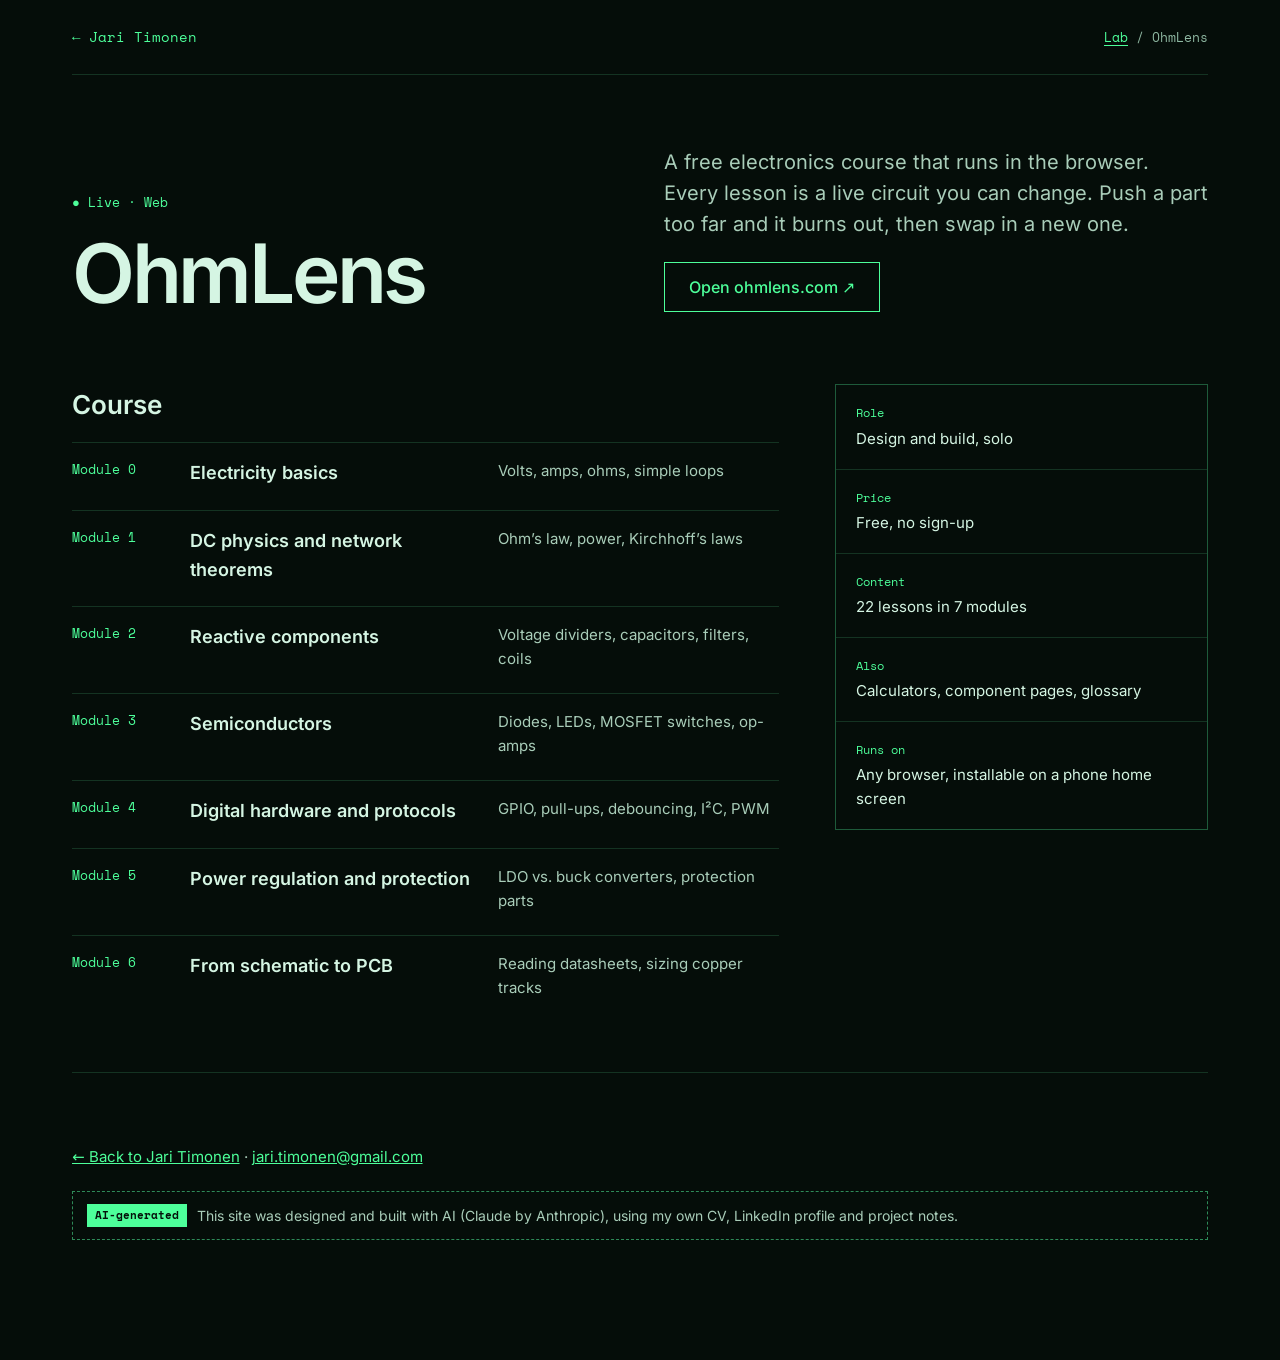
==== lab/ohmlens/index.html @ 080a99ec "Redesign homepage with the Radar layout, SEO and speed work - New static homepage (no framework, no " ====
<!doctype html>
<html lang="en">
<head>
<meta charset="utf-8">
<meta name="viewport" content="width=device-width, initial-scale=1">
<title>OhmLens: free electronics course · Jari Timonen</title>
<meta name="description" content="OhmLens is a free electronics course by Jari Timonen: 22 browser lessons with live circuit simulations, from Ohm's law to op-amps and PCB design.">
<link rel="canonical" href="https://jaritimonen.com/lab/ohmlens/">
<meta name="author" content="Jari Timonen">
<meta name="robots" content="index, follow, max-image-preview:large">
<meta name="generator" content="Claude by Anthropic (AI-generated site)">
<meta name="theme-color" content="#050D09">
<meta name="color-scheme" content="dark">

<link rel="preload" href="/assets/fonts/inter-latin-wght-normal.woff2" as="font" type="font/woff2" crossorigin>
<link rel="stylesheet" href="/assets/site.css">

<link rel="icon" href="/favicon.svg" type="image/svg+xml">
<link rel="icon" href="/favicon-32.png" sizes="32x32" type="image/png">
<link rel="apple-touch-icon" href="/apple-touch-icon.png">
<link rel="manifest" href="/site.webmanifest">

<meta property="og:type" content="article">
<meta property="og:site_name" content="Jari Timonen">
<meta property="og:locale" content="en_GB">
<meta property="og:url" content="https://jaritimonen.com/lab/ohmlens/">
<meta property="og:title" content="OhmLens: a free electronics course with live circuit simulations">
<meta property="og:description" content="22 lessons in seven modules, from volts to PCB design. Every lesson is a live circuit you can change.">
<meta property="og:image" content="https://jaritimonen.com/og-image.png">
<meta property="og:image:width" content="1200">
<meta property="og:image:height" content="630">
<meta property="og:image:alt" content="Jari Timonen, Cloud, IoT and AI architect, with a green radar display">
<meta name="twitter:card" content="summary_large_image">
<meta name="twitter:creator" content="@jtimonen">
<meta name="twitter:image" content="https://jaritimonen.com/og-image.png">

<script type="application/ld+json">
{
  "@context": "https://schema.org",
  "@graph": [
    {
      "@type": "WebPage",
      "@id": "https://jaritimonen.com/lab/ohmlens/#webpage",
      "url": "https://jaritimonen.com/lab/ohmlens/",
      "name": "OhmLens: a free electronics course with live circuit simulations",
      "inLanguage": "en",
      "dateModified": "2026-11-23",
      "isPartOf": { "@id": "https://jaritimonen.com/#website" },
      "author": { "@id": "https://jaritimonen.com/#person" },
      "about": { "@id": "https://ohmlens.com/#app" },
      "breadcrumb": { "@id": "https://jaritimonen.com/lab/ohmlens/#breadcrumb" }
    },
    {
      "@type": "BreadcrumbList",
      "@id": "https://jaritimonen.com/lab/ohmlens/#breadcrumb",
      "itemListElement": [
        { "@type": "ListItem", "position": 1, "name": "Jari Timonen", "item": "https://jaritimonen.com/" },
        { "@type": "ListItem", "position": 2, "name": "Lab", "item": "https://jaritimonen.com/#lab" },
        { "@type": "ListItem", "position": 3, "name": "OhmLens", "item": "https://jaritimonen.com/lab/ohmlens/" }
      ]
    },
    {
      "@type": "WebApplication",
      "@id": "https://ohmlens.com/#app",
      "name": "OhmLens",
      "url": "https://ohmlens.com/",
      "description": "A free, browser-based site for learning electronics through live circuit simulations. No sign-up.",
      "applicationCategory": "EducationalApplication",
      "operatingSystem": "Any (web browser)",
      "isAccessibleForFree": true,
      "inLanguage": "en",
      "offers": { "@type": "Offer", "price": "0", "priceCurrency": "EUR" },
      "creator": { "@type": "Person", "@id": "https://jaritimonen.com/#person", "name": "Jari Timonen", "url": "https://jaritimonen.com/" }
    }
  ]
}
</script>
</head>
<body>
<a class="skip" href="#main">Skip to content</a>
<div class="wrap">

<header>
<nav class="nav" aria-label="Breadcrumb">
<a class="brand" href="/">← Jari Timonen</a>
<p class="crumbs"><a href="/#lab">Lab</a> / OhmLens</p>
</nav>
</header>

<main id="main">
<section class="p-hero" aria-labelledby="title">
<div style="display:flex;flex-direction:column;gap:22px">
<span class="status">● Live · Web</span>
<h1 id="title">OhmLens</h1>
</div>
<div style="display:flex;flex-direction:column;gap:22px">
<p>A free electronics course that runs in the browser. Every lesson is a live circuit you can change. Push a part too far and it burns out, then swap in a new one.</p>
<a class="btn btn-ghost" style="align-self:flex-start" href="https://ohmlens.com/">Open ohmlens.com ↗</a>
</div>
</section>

<!-- TODO: add a screenshot: <img src="/lab/ohmlens/lesson.webp" alt="An OhmLens lesson with a live circuit and sliders" width="1200" height="600" loading="lazy"> -->
<!-- TODO: add a "Why I built it" paragraph in your own words. -->

<div class="p-body">
<section class="main" aria-labelledby="course">
<h2 id="course">Course</h2>
<div class="mod"><span class="n">Module 0</span><b>Electricity basics</b><span>Volts, amps, ohms, simple loops</span></div>
<div class="mod"><span class="n">Module 1</span><b>DC physics and network theorems</b><span>Ohm’s law, power, Kirchhoff’s laws</span></div>
<div class="mod"><span class="n">Module 2</span><b>Reactive components</b><span>Voltage dividers, capacitors, filters, coils</span></div>
<div class="mod"><span class="n">Module 3</span><b>Semiconductors</b><span>Diodes, LEDs, MOSFET switches, op-amps</span></div>
<div class="mod"><span class="n">Module 4</span><b>Digital hardware and protocols</b><span>GPIO, pull-ups, debouncing, I²C, PWM</span></div>
<div class="mod"><span class="n">Module 5</span><b>Power regulation and protection</b><span>LDO vs. buck converters, protection parts</span></div>
<div class="mod"><span class="n">Module 6</span><b>From schematic to PCB</b><span>Reading datasheets, sizing copper tracks</span></div>
</section>
<dl class="facts" aria-label="Facts">
<div><dt>Role</dt><dd>Design and build, solo</dd></div>
<div><dt>Price</dt><dd>Free, no sign-up</dd></div>
<div><dt>Content</dt><dd>22 lessons in 7 modules</dd></div>
<div><dt>Also</dt><dd>Calculators, component pages, glossary</dd></div>
<div><dt>Runs on</dt><dd>Any browser, installable on a phone home screen</dd></div>
</dl>
</div>
</main>

<footer class="foot">
<div class="body">
<p class="sub"><a href="/">← Back to Jari Timonen</a> · <a href="mailto:jari.timonen@gmail.com">jari.timonen@gmail.com</a></p>
<p class="ai"><b>AI-generated</b>This site was designed and built with AI (Claude by Anthropic), using my own CV, LinkedIn profile and project notes.</p>
</div>
</footer>

</div>
</body>
</html>
---- assets/site.css ----
/* jaritimonen.com · Radar theme */
@font-face{font-family:"Inter";font-style:normal;font-weight:100 900;font-display:swap;src:url(/assets/fonts/inter-latin-wght-normal.woff2) format("woff2")}
@font-face{font-family:"Space Mono";font-style:normal;font-weight:400;font-display:swap;src:url(/assets/fonts/space-mono-latin-400-normal.woff2) format("woff2")}
@font-face{font-family:"Space Mono";font-style:normal;font-weight:700;font-display:swap;src:url(/assets/fonts/space-mono-latin-700-normal.woff2) format("woff2")}

:root{
  --bg:#050D09;--panel:#07140D;--deep:#0B2618;--ink:#D5F5E3;--muted:#A9CDB9;--dim:#8FB8A2;
  --accent:#4DFF9A;--accent-ink:#04110A;--line:#143322;--line2:#1E5A3A;--ring:#164A2F;--hover:#2E8A58;
  --mono:"Space Mono",ui-monospace,SFMono-Regular,Menlo,Consolas,monospace;
  --sans:"Inter",system-ui,-apple-system,"Segoe UI",Roboto,sans-serif;
}
*,*::before,*::after{box-sizing:border-box}
html{-webkit-text-size-adjust:100%;scroll-behavior:smooth}
body{margin:0;background:var(--bg);color:var(--ink);font-family:var(--sans);font-size:16px;line-height:1.6;overflow-x:hidden;text-rendering:optimizeLegibility}
a{color:var(--accent)}a:hover{color:#B8FFD6}
a:focus-visible,button:focus-visible{outline:2px solid var(--accent);outline-offset:3px}
h1,h2,h3,p,ul,dl,figure{margin:0}
ul{padding:0;list-style:none}
.wrap{max-width:1200px;margin:0 auto;padding:0 clamp(20px,4vw,32px)}
.mono{font-family:var(--mono)}
.skip{position:absolute;left:-9999px;top:0;background:var(--accent);color:var(--accent-ink);padding:10px 16px;z-index:10}
.skip:focus{left:12px;top:12px}
.visually-hidden{position:absolute!important;width:1px;height:1px;overflow:hidden;clip:rect(0 0 0 0);white-space:nowrap}

/* nav */
.nav{display:flex;flex-wrap:wrap;justify-content:space-between;align-items:center;gap:12px 24px;padding:26px 0;border-bottom:1px solid var(--line)}
.nav .brand{font-family:var(--mono);font-size:14px;color:var(--accent);text-decoration:none}
.nav ul{display:flex;flex-wrap:wrap;gap:8px 22px;font-size:15px}
.nav ul a{color:var(--ink);text-decoration:none}
.nav ul a:hover{color:var(--accent)}
.nav ul a.contact{color:var(--accent)}

/* hero */
.hero{display:grid;grid-template-columns:repeat(auto-fit,minmax(min(380px,100%),1fr));gap:56px;align-items:start;padding:56px 0 64px}
.hero-text{display:flex;flex-direction:column;gap:22px;padding-top:12px}
.who{display:flex;align-items:center;gap:16px}
.avatar{flex:0 0 auto;width:84px;height:84px;border-radius:50%;border:1px solid var(--hover);background:var(--deep);display:flex;align-items:center;justify-content:center;font-family:var(--mono);font-size:22px;color:var(--accent);overflow:hidden}
.avatar img{width:100%;height:100%;object-fit:cover}
.place{font-family:var(--mono);font-size:13px;color:var(--dim)}
h1{font-size:clamp(40px,5.4vw,72px);line-height:1.02;letter-spacing:-.03em;font-weight:600}
.badge{align-self:flex-start;display:inline-flex;align-items:center;gap:10px;min-height:44px;padding:0 16px;border:1px solid var(--hover);background:var(--panel);font-family:var(--mono);font-size:13px;color:var(--ink);text-decoration:none}
.dot{width:8px;height:8px;border-radius:50%;background:var(--accent);box-shadow:0 0 10px var(--accent);flex:0 0 auto}
.lead{font-size:19px;line-height:1.6;color:var(--muted);max-width:560px}
.ctas{display:flex;flex-wrap:wrap;gap:12px}
.btn{display:inline-flex;align-items:center;min-height:50px;padding:0 24px;font-size:16px;font-weight:600;text-decoration:none}
.btn-primary{background:var(--accent);color:var(--accent-ink)}.btn-primary:hover{color:var(--accent-ink);background:#8CFFBF}
.btn-ghost{border:1px solid var(--accent);color:var(--accent);font-weight:500}
.hint{font-family:var(--mono);font-size:12px;color:var(--dim)}

/* radar */
.radar-col{display:flex;flex-direction:column;gap:16px;align-items:center}
.radar{position:relative;width:100%;max-width:460px;aspect-ratio:1;border-radius:50%;background:radial-gradient(circle,var(--deep) 0%,#061109 70%);border:1px solid var(--line2);box-shadow:0 0 60px rgba(77,255,154,.08),inset 0 0 40px rgba(0,0,0,.6)}
.radar .scope{position:absolute;inset:0;border-radius:50%;overflow:hidden}
.radar .r1,.radar .r2{position:absolute;border:1px solid var(--ring);border-radius:50%}
.radar .r1{inset:16.66%}.radar .r2{inset:33.33%}
.radar .vx{position:absolute;left:50%;top:0;bottom:0;width:1px;background:var(--ring)}
.radar .hz{position:absolute;top:50%;left:0;right:0;height:1px;background:var(--ring)}
.sweep{position:absolute;inset:0;border-radius:50%;background:conic-gradient(from 0deg,rgba(77,255,154,0) 0deg,rgba(77,255,154,0) 285deg,rgba(77,255,154,.42) 359deg,rgba(190,255,215,.8) 360deg);animation:sweep 4s linear infinite;will-change:transform}
@keyframes sweep{to{transform:rotate(360deg)}}
@keyframes blip{0%{opacity:1;transform:scale(1.35)}25%{opacity:.7;transform:scale(1)}100%{opacity:.35;transform:scale(1)}}
.blip{position:absolute;transform:translate(-16px,-16px);display:flex;white-space:nowrap;align-items:center;gap:8px;padding:10px;min-height:44px;background:transparent;border:0;color:#B8FFD6;font:inherit;cursor:pointer}
.blip .pip{position:relative;width:12px;height:12px;flex:0 0 auto}
.blip .pip::before{content:"";position:absolute;inset:0;border-radius:50%;background:var(--accent);box-shadow:0 0 14px var(--accent);animation:blip 4s linear infinite;animation-delay:var(--d,0s)}
.blip .pip::after{content:"";position:absolute;left:-9px;top:-9px;width:28px;height:28px;border:1px solid #B8FFD6;border-radius:50%;box-shadow:0 0 12px rgba(77,255,154,.7);opacity:0;transition:opacity .2s}
.blip[aria-selected="true"] .pip::after{opacity:1}
.blip .lab{font-family:var(--mono);font-size:12px}
.blip[aria-selected="true"] .lab,.blip:hover .lab{color:#fff}
.readouts{width:100%;max-width:460px}
.readout{min-height:290px;border:1px solid var(--line2);background:var(--panel);padding:22px 24px;display:flex;flex-direction:column;gap:12px}
.readout[hidden]{display:none}
.readout .top{display:flex;flex-wrap:wrap;justify-content:space-between;gap:8px;font-family:var(--mono);font-size:12px;color:var(--accent)}
.readout .top span+span{color:var(--dim)}
.readout h2{font-size:22px;font-weight:600}
.readout ul{display:flex;flex-direction:column;gap:6px}
.readout li{display:flex;gap:10px;font-size:15px;line-height:1.5}
.readout li::before{content:"›";color:var(--accent)}
.readout .more{margin-top:auto;font-family:var(--mono);font-size:13px}

/* credentials strip */
.proof{display:grid;grid-template-columns:repeat(auto-fit,minmax(min(210px,100%),1fr));border-top:1px solid var(--line);border-bottom:1px solid var(--line)}
.proof li{padding:22px 20px 22px 0;display:flex;flex-direction:column;gap:4px}
.proof b{font-size:18px;font-weight:600}
.proof span{font-family:var(--mono);font-size:12px;color:var(--dim)}

/* sections */
.section{padding:80px 0 40px;display:flex;flex-direction:column;gap:28px}
.section.first{padding-top:96px}
.h2{display:flex;align-items:baseline;gap:14px;font-size:30px;font-weight:600;letter-spacing:-.01em}
.h2 .n{font-family:var(--mono);font-size:13px;font-weight:400;color:var(--accent)}
.head-row{display:flex;flex-wrap:wrap;justify-content:space-between;align-items:baseline;gap:12px}
.sub{font-size:15px;color:var(--muted)}
.grid{display:grid;gap:16px}
.g300{grid-template-columns:repeat(auto-fit,minmax(min(300px,100%),1fr))}
.g360{grid-template-columns:repeat(auto-fit,minmax(min(360px,100%),1fr))}
.g380{grid-template-columns:repeat(auto-fit,minmax(min(380px,100%),1fr))}
.card{border:1px solid var(--line2);background:var(--panel);padding:26px;display:flex;flex-direction:column;gap:10px;transition:border-color .2s}
.card:hover{border-color:var(--hover)}
.card h3{font-size:21px;font-weight:600;letter-spacing:-.01em}
.card p{font-size:15px;line-height:1.6;color:var(--muted)}

/* case studies */
.case{border-top:1px solid var(--line);padding:36px 0 12px;display:flex;flex-wrap:wrap;gap:24px 56px}
.case .side{flex:1 1 280px;min-width:0;display:flex;flex-direction:column;gap:10px}
.case .code{font-family:var(--mono);font-size:13px;color:var(--accent)}
.case h3{font-size:clamp(28px,3vw,40px);font-weight:600;letter-spacing:-.02em;line-height:1.08}
.case .meta{font-size:15px;color:var(--muted)}
.case dl{flex:2 1 460px;min-width:0;display:grid;grid-template-columns:minmax(84px,110px) minmax(0,1fr);gap:14px 20px;line-height:1.6}
.case dt{font-family:var(--mono);font-size:12px;color:var(--accent);padding-top:4px}
.case dd{margin:0}

/* how */
.how{display:grid;grid-template-columns:repeat(auto-fit,minmax(min(360px,100%),1fr));gap:0 56px}
.how li{border-top:1px solid var(--line);padding:24px 0;display:flex;flex-direction:column;gap:8px}
.how h3{font-size:21px;font-weight:600;letter-spacing:-.01em}
.how p{font-size:15px;line-height:1.6;color:var(--muted)}

/* lab */
.lab{padding:28px}
.lab .tags{display:flex;flex-wrap:wrap;justify-content:space-between;gap:8px;font-family:var(--mono);font-size:12px;color:var(--dim)}
.lab .tags span+span{color:var(--accent)}
.lab h3{font-size:28px;letter-spacing:-.02em}
.lab p{font-size:16px}
.lab .links{display:flex;flex-wrap:wrap;gap:24px;font-family:var(--mono);font-size:13px}

/* now */
.now{display:grid;grid-template-columns:repeat(auto-fit,minmax(min(300px,100%),1fr));gap:24px 56px;align-items:start}
.now li{border-top:1px solid var(--line);padding:18px 0;font-size:17px;line-height:1.55}

/* certs + career */
.two{display:grid;grid-template-columns:repeat(auto-fit,minmax(min(360px,100%),1fr));gap:56px}
.list{display:flex;flex-direction:column}
.list .h2{margin-bottom:16px}
.cert{display:flex;flex-direction:column;gap:2px;padding:14px 0;border-top:1px solid var(--line);text-decoration:none;color:var(--ink)}
.cert b{font-size:17px;font-weight:600}
.cert span{font-family:var(--mono);font-size:12px;color:var(--accent)}
a.cert:hover b{color:#fff}
.earlier{margin-top:10px;padding-top:16px;border-top:1px solid var(--line);display:flex;flex-direction:column;gap:8px;font-size:15px;line-height:1.5;color:var(--muted)}
.earlier .label{font-family:var(--mono);font-size:12px;color:var(--dim)}
.earlier a{color:var(--muted);text-decoration:none}.earlier a:hover{color:var(--accent)}
.job{display:flex;flex-wrap:wrap;gap:4px 20px;padding:14px 0;border-top:1px solid var(--line)}
.job .y{font-family:var(--mono);font-size:13px;color:var(--accent);min-width:96px;padding-top:2px}
.job .r{flex:1 1 200px}
.job .r b{font-weight:600}.job .r span{color:var(--muted)}

/* footer */
.foot{margin-top:56px;padding:72px 0 120px;border-top:1px solid var(--line);display:flex;flex-wrap:wrap;align-items:center;justify-content:space-between;gap:48px}
.foot .body{flex:1 1 420px;min-width:0;display:flex;flex-direction:column;gap:22px}
.foot h2{font-size:clamp(36px,5vw,64px);font-weight:600;letter-spacing:-.03em;line-height:1}
.foot .links{display:flex;flex-wrap:wrap;gap:12px}
.foot .links a{display:inline-flex;align-items:center;min-height:52px;padding:0 20px;border:1px solid var(--line2);font-family:var(--mono);font-size:14px;text-decoration:none}
.foot .links a.primary{background:var(--accent);color:var(--accent-ink);border-color:var(--accent);font-weight:700;padding:0 24px}
.foot .meta{font-family:var(--mono);font-size:12px;color:var(--dim)}
.ai{display:flex;flex-wrap:wrap;align-items:center;gap:10px;padding:12px 14px;border:1px dashed var(--hover);font-size:14px;line-height:1.5;color:var(--muted)}
.ai b{font-family:var(--mono);font-size:11px;padding:3px 8px;background:var(--accent);color:var(--accent-ink)}
.mini{position:relative;flex:0 0 auto;width:220px;height:220px;border-radius:50%;overflow:hidden;background:radial-gradient(circle,var(--deep) 0%,#061109 70%);border:1px solid var(--line2)}
.mini .r1{position:absolute;inset:20%;border:1px solid var(--ring);border-radius:50%}
.mini .vx{position:absolute;left:50%;top:0;bottom:0;width:1px;background:var(--ring)}
.mini .hz{position:absolute;top:50%;left:0;right:0;height:1px;background:var(--ring)}
.mini i{position:absolute;width:8px;height:8px;margin:-4px 0 0 -4px;border-radius:50%;background:var(--accent);box-shadow:0 0 10px var(--accent);animation:blip 4s linear infinite}

/* project page */
.crumbs{font-family:var(--mono);font-size:13px;color:var(--dim)}
.crumbs a{text-decoration:underline;text-underline-offset:3px}
.p-hero{padding:72px 0 48px;display:grid;grid-template-columns:repeat(auto-fit,minmax(min(340px,100%),1fr));gap:48px;align-items:end}
.p-hero .status{font-family:var(--mono);font-size:13px;color:var(--accent)}
.p-hero h1{font-size:clamp(48px,6.4vw,92px);letter-spacing:-.04em;line-height:.95}
.p-hero p{font-size:20px;line-height:1.55;color:var(--muted)}
.p-body{display:flex;flex-wrap:wrap;gap:56px;padding:24px 0 0}
.p-body .main{flex:2 1 480px;min-width:0;display:flex;flex-direction:column;gap:6px}
.p-body .main h2{font-size:26px;font-weight:600;margin-bottom:10px}
.mod{display:flex;flex-wrap:wrap;gap:6px 28px;padding:16px 0;border-top:1px solid var(--line)}
.mod .n{font-family:var(--mono);font-size:13px;color:var(--accent);min-width:90px}
.mod b{font-size:18px;font-weight:600;flex:1 1 240px}
.mod span:last-child{font-size:15px;color:var(--muted);flex:1 1 240px}
.facts{flex:1 1 260px;align-self:flex-start;border:1px solid var(--line2)}
.facts div{display:flex;flex-direction:column;gap:4px;padding:18px 20px;border-bottom:1px solid var(--line)}
.facts div:last-child{border-bottom:0}
.facts dt{font-family:var(--mono);font-size:12px;color:var(--accent)}
.facts dd{margin:0;font-size:15px}

@media (prefers-reduced-motion:reduce){
  html{scroll-behavior:auto}
  .sweep,.blip .pip::before,.mini i{animation:none}
}
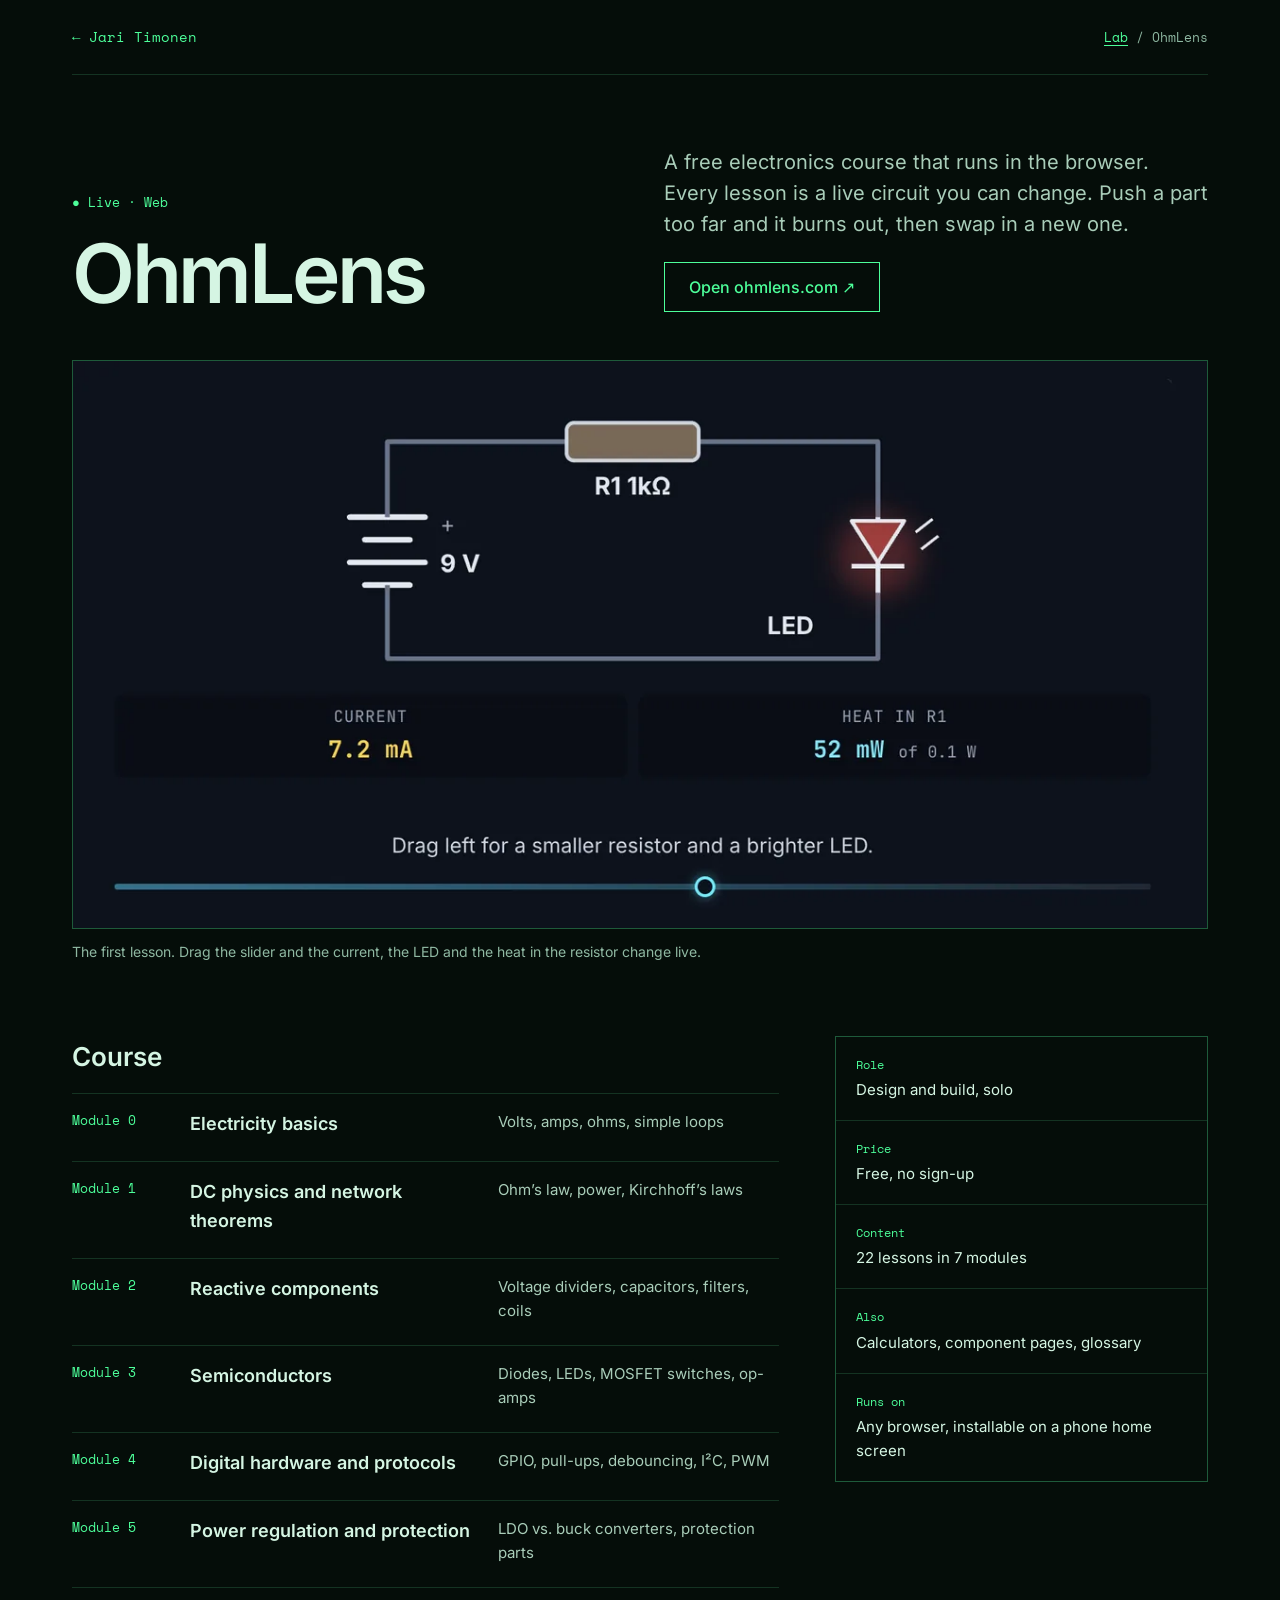
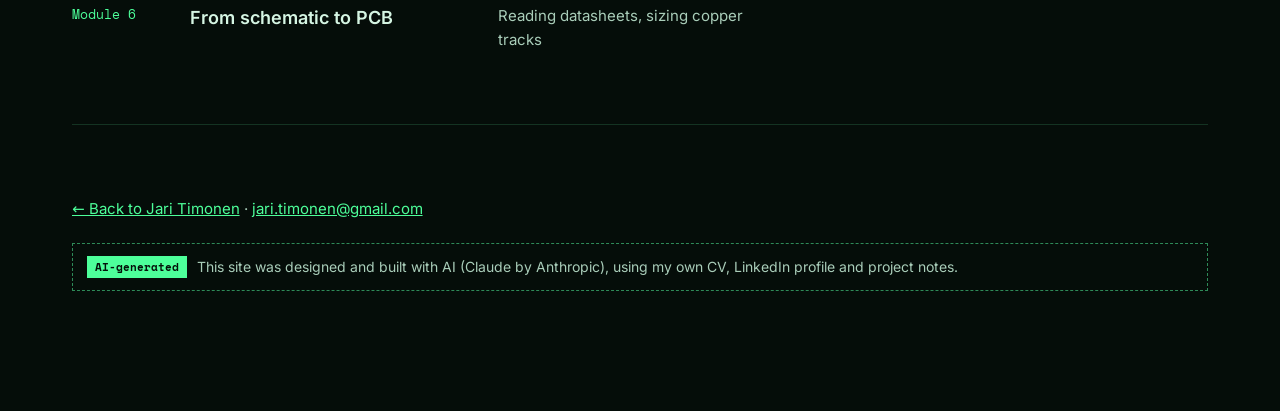
==== commit 0f0e15cd: "Add OhmLens screenshot and fix phone overflow on radar - OhmLens page: circuit screenshot (WebP 800/" ====
--- a/lab/ohmlens/index.html
+++ b/lab/ohmlens/index.html
@@ -26,13 +26,13 @@
 <meta property="og:url" content="https://jaritimonen.com/lab/ohmlens/">
 <meta property="og:title" content="OhmLens: a free electronics course with live circuit simulations">
 <meta property="og:description" content="22 lessons in seven modules, from volts to PCB design. Every lesson is a live circuit you can change.">
-<meta property="og:image" content="https://jaritimonen.com/og-image.png">
+<meta property="og:image" content="https://jaritimonen.com/lab/ohmlens/og-ohmlens.jpg">
 <meta property="og:image:width" content="1200">
 <meta property="og:image:height" content="630">
-<meta property="og:image:alt" content="Jari Timonen, Cloud, IoT and AI architect, with a green radar display">
+<meta property="og:image:alt" content="An OhmLens lesson with a live LED circuit, current and heat readings, and a slider">
 <meta name="twitter:card" content="summary_large_image">
 <meta name="twitter:creator" content="@jtimonen">
-<meta name="twitter:image" content="https://jaritimonen.com/og-image.png">
+<meta name="twitter:image" content="https://jaritimonen.com/lab/ohmlens/og-ohmlens.jpg">
 
 <script type="application/ld+json">
 {
@@ -48,6 +48,7 @@
       "isPartOf": { "@id": "https://jaritimonen.com/#website" },
       "author": { "@id": "https://jaritimonen.com/#person" },
       "about": { "@id": "https://ohmlens.com/#app" },
+      "primaryImageOfPage": { "@type": "ImageObject", "url": "https://jaritimonen.com/lab/ohmlens/ohmlens-circuit-1200.webp", "width": 1200, "height": 600 },
       "breadcrumb": { "@id": "https://jaritimonen.com/lab/ohmlens/#breadcrumb" }
     },
     {
@@ -68,6 +69,7 @@
       "applicationCategory": "EducationalApplication",
       "operatingSystem": "Any (web browser)",
       "isAccessibleForFree": true,
+      "screenshot": "https://jaritimonen.com/lab/ohmlens/ohmlens-circuit-1200.webp",
       "inLanguage": "en",
       "offers": { "@type": "Offer", "price": "0", "priceCurrency": "EUR" },
       "creator": { "@type": "Person", "@id": "https://jaritimonen.com/#person", "name": "Jari Timonen", "url": "https://jaritimonen.com/" }
@@ -99,7 +101,10 @@
 </div>
 </section>
 
-<!-- TODO: add a screenshot: <img src="/lab/ohmlens/lesson.webp" alt="An OhmLens lesson with a live circuit and sliders" width="1200" height="600" loading="lazy"> -->
+<figure class="p-shot">
+<img src="/lab/ohmlens/ohmlens-circuit-1200.webp" srcset="/lab/ohmlens/ohmlens-circuit-800.webp 800w, /lab/ohmlens/ohmlens-circuit-1200.webp 1200w" sizes="(min-width: 1200px) 1136px, calc(100vw - 40px)" width="1200" height="600" alt="OhmLens lesson: a 9 V battery, 1 kΩ resistor and LED circuit showing 7.2 mA of current and 52 mW of heat in the resistor, with a slider to change the resistance" decoding="async" fetchpriority="high">
+<figcaption>The first lesson. Drag the slider and the current, the LED and the heat in the resistor change live.</figcaption>
+</figure>
 <!-- TODO: add a "Why I built it" paragraph in your own words. -->
 
 <div class="p-body">
--- a/assets/site.css
+++ b/assets/site.css
@@ -59,6 +59,7 @@
 @keyframes sweep{to{transform:rotate(360deg)}}
 @keyframes blip{0%{opacity:1;transform:scale(1.35)}25%{opacity:.7;transform:scale(1)}100%{opacity:.35;transform:scale(1)}}
 .blip{position:absolute;transform:translate(-16px,-16px);display:flex;white-space:nowrap;align-items:center;gap:8px;padding:10px;min-height:44px;background:transparent;border:0;color:#B8FFD6;font:inherit;cursor:pointer}
+.blip.flip{flex-direction:row-reverse;transform:translate(calc(-100% + 16px),-16px)}
 .blip .pip{position:relative;width:12px;height:12px;flex:0 0 auto}
 .blip .pip::before{content:"";position:absolute;inset:0;border-radius:50%;background:var(--accent);box-shadow:0 0 14px var(--accent);animation:blip 4s linear infinite;animation-delay:var(--d,0s)}
 .blip .pip::after{content:"";position:absolute;left:-9px;top:-9px;width:28px;height:28px;border:1px solid #B8FFD6;border-radius:50%;box-shadow:0 0 12px rgba(77,255,154,.7);opacity:0;transition:opacity .2s}
@@ -120,6 +121,7 @@
 .lab .tags span+span{color:var(--accent)}
 .lab h3{font-size:28px;letter-spacing:-.02em}
 .lab p{font-size:16px}
+.lab .shot{display:block;width:calc(100% + 56px);max-width:none;height:auto;margin:-28px -28px 8px;border-bottom:1px solid var(--line2);background:#0D111B}
 .lab .links{display:flex;flex-wrap:wrap;gap:24px;font-family:var(--mono);font-size:13px}
 
 /* now */
@@ -172,6 +174,9 @@
 .mod .n{font-family:var(--mono);font-size:13px;color:var(--accent);min-width:90px}
 .mod b{font-size:18px;font-weight:600;flex:1 1 240px}
 .mod span:last-child{font-size:15px;color:var(--muted);flex:1 1 240px}
+.p-shot{margin:0 0 48px}
+.p-shot img{display:block;width:100%;height:auto;border:1px solid var(--line2);background:#0D111B}
+.p-shot figcaption{margin-top:12px;font-size:14px;color:var(--dim)}
 .facts{flex:1 1 260px;align-self:flex-start;border:1px solid var(--line2)}
 .facts div{display:flex;flex-direction:column;gap:4px;padding:18px 20px;border-bottom:1px solid var(--line)}
 .facts div:last-child{border-bottom:0}
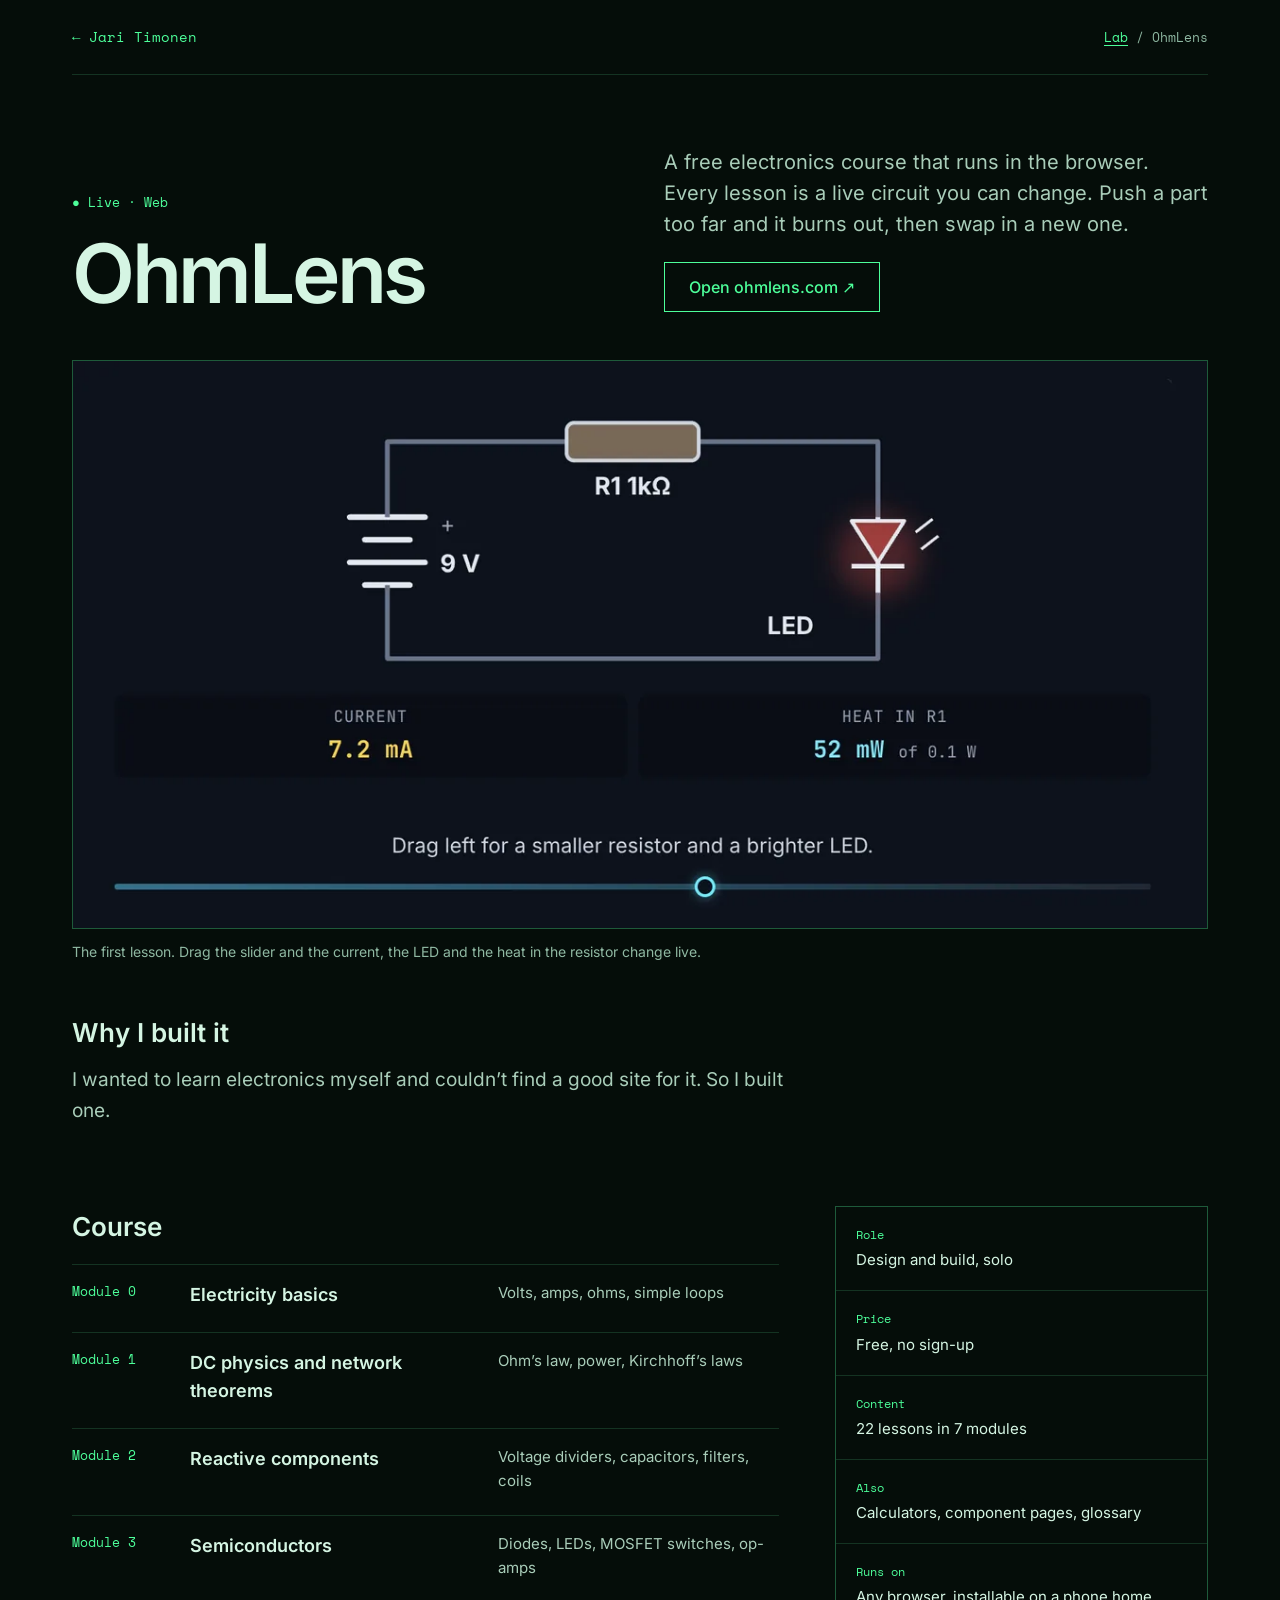
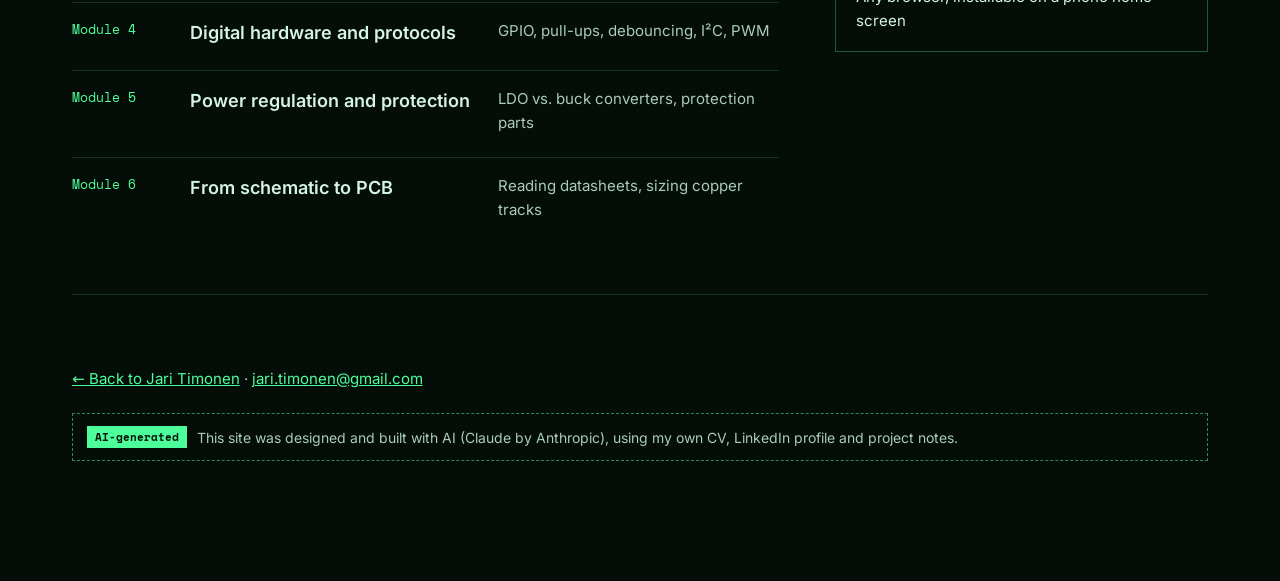
==== commit 325ddace: "Fill in Factory Cockpit role and OhmLens "Why I built it" - Factory Cockpit: designed from scratch, " ====
--- a/lab/ohmlens/index.html
+++ b/lab/ohmlens/index.html
@@ -44,7 +44,7 @@
       "url": "https://jaritimonen.com/lab/ohmlens/",
       "name": "OhmLens: a free electronics course with live circuit simulations",
       "inLanguage": "en",
-      "dateModified": "2026-11-23",
+      "dateModified": "2026-11-24",
       "isPartOf": { "@id": "https://jaritimonen.com/#website" },
       "author": { "@id": "https://jaritimonen.com/#person" },
       "about": { "@id": "https://ohmlens.com/#app" },
@@ -105,7 +105,10 @@
 <img src="/lab/ohmlens/ohmlens-circuit-1200.webp" srcset="/lab/ohmlens/ohmlens-circuit-800.webp 800w, /lab/ohmlens/ohmlens-circuit-1200.webp 1200w" sizes="(min-width: 1200px) 1136px, calc(100vw - 40px)" width="1200" height="600" alt="OhmLens lesson: a 9 V battery, 1 kΩ resistor and LED circuit showing 7.2 mA of current and 52 mW of heat in the resistor, with a slider to change the resistance" decoding="async" fetchpriority="high">
 <figcaption>The first lesson. Drag the slider and the current, the LED and the heat in the resistor change live.</figcaption>
 </figure>
-<!-- TODO: add a "Why I built it" paragraph in your own words. -->
+<section class="why" aria-labelledby="why">
+<h2 id="why">Why I built it</h2>
+<p>I wanted to learn electronics myself and couldn’t find a good site for it. So I built one.</p>
+</section>
 
 <div class="p-body">
 <section class="main" aria-labelledby="course">
--- a/assets/site.css
+++ b/assets/site.css
@@ -34,11 +34,13 @@
 .hero{display:grid;grid-template-columns:repeat(auto-fit,minmax(min(380px,100%),1fr));gap:56px;align-items:start;padding:56px 0 64px}
 .hero-text{display:flex;flex-direction:column;gap:22px;padding-top:12px}
 .who{display:flex;align-items:center;gap:16px}
-.avatar{flex:0 0 auto;width:84px;height:84px;border-radius:50%;border:1px solid var(--hover);background:var(--deep);display:flex;align-items:center;justify-content:center;font-family:var(--mono);font-size:22px;color:var(--accent);overflow:hidden}
+.avatar{flex:0 0 auto;width:120px;height:120px;border-radius:50%;border:1px solid var(--hover);background:var(--deep);display:flex;align-items:center;justify-content:center;font-family:var(--mono);font-size:22px;color:var(--accent);overflow:hidden}
 .avatar img{width:100%;height:100%;object-fit:cover}
 .place{font-family:var(--mono);font-size:13px;color:var(--dim)}
 h1{font-size:clamp(40px,5.4vw,72px);line-height:1.02;letter-spacing:-.03em;font-weight:600}
 .badge{align-self:flex-start;display:inline-flex;align-items:center;gap:10px;min-height:44px;padding:0 16px;border:1px solid var(--hover);background:var(--panel);font-family:var(--mono);font-size:13px;color:var(--ink);text-decoration:none}
+a.badge{padding-block:8px;line-height:1.5}
+a.badge:hover{border-color:var(--accent);color:var(--accent)}
 .dot{width:8px;height:8px;border-radius:50%;background:var(--accent);box-shadow:0 0 10px var(--accent);flex:0 0 auto}
 .lead{font-size:19px;line-height:1.6;color:var(--muted);max-width:560px}
 .ctas{display:flex;flex-wrap:wrap;gap:12px}
@@ -167,6 +169,9 @@
 .p-hero .status{font-family:var(--mono);font-size:13px;color:var(--accent)}
 .p-hero h1{font-size:clamp(48px,6.4vw,92px);letter-spacing:-.04em;line-height:.95}
 .p-hero p{font-size:20px;line-height:1.55;color:var(--muted)}
+.why{max-width:720px;margin:0 0 56px}
+.why h2{font-size:26px;font-weight:600;margin-bottom:12px}
+.why p{font-size:19px;line-height:1.6;color:var(--muted)}
 .p-body{display:flex;flex-wrap:wrap;gap:56px;padding:24px 0 0}
 .p-body .main{flex:2 1 480px;min-width:0;display:flex;flex-direction:column;gap:6px}
 .p-body .main h2{font-size:26px;font-weight:600;margin-bottom:10px}
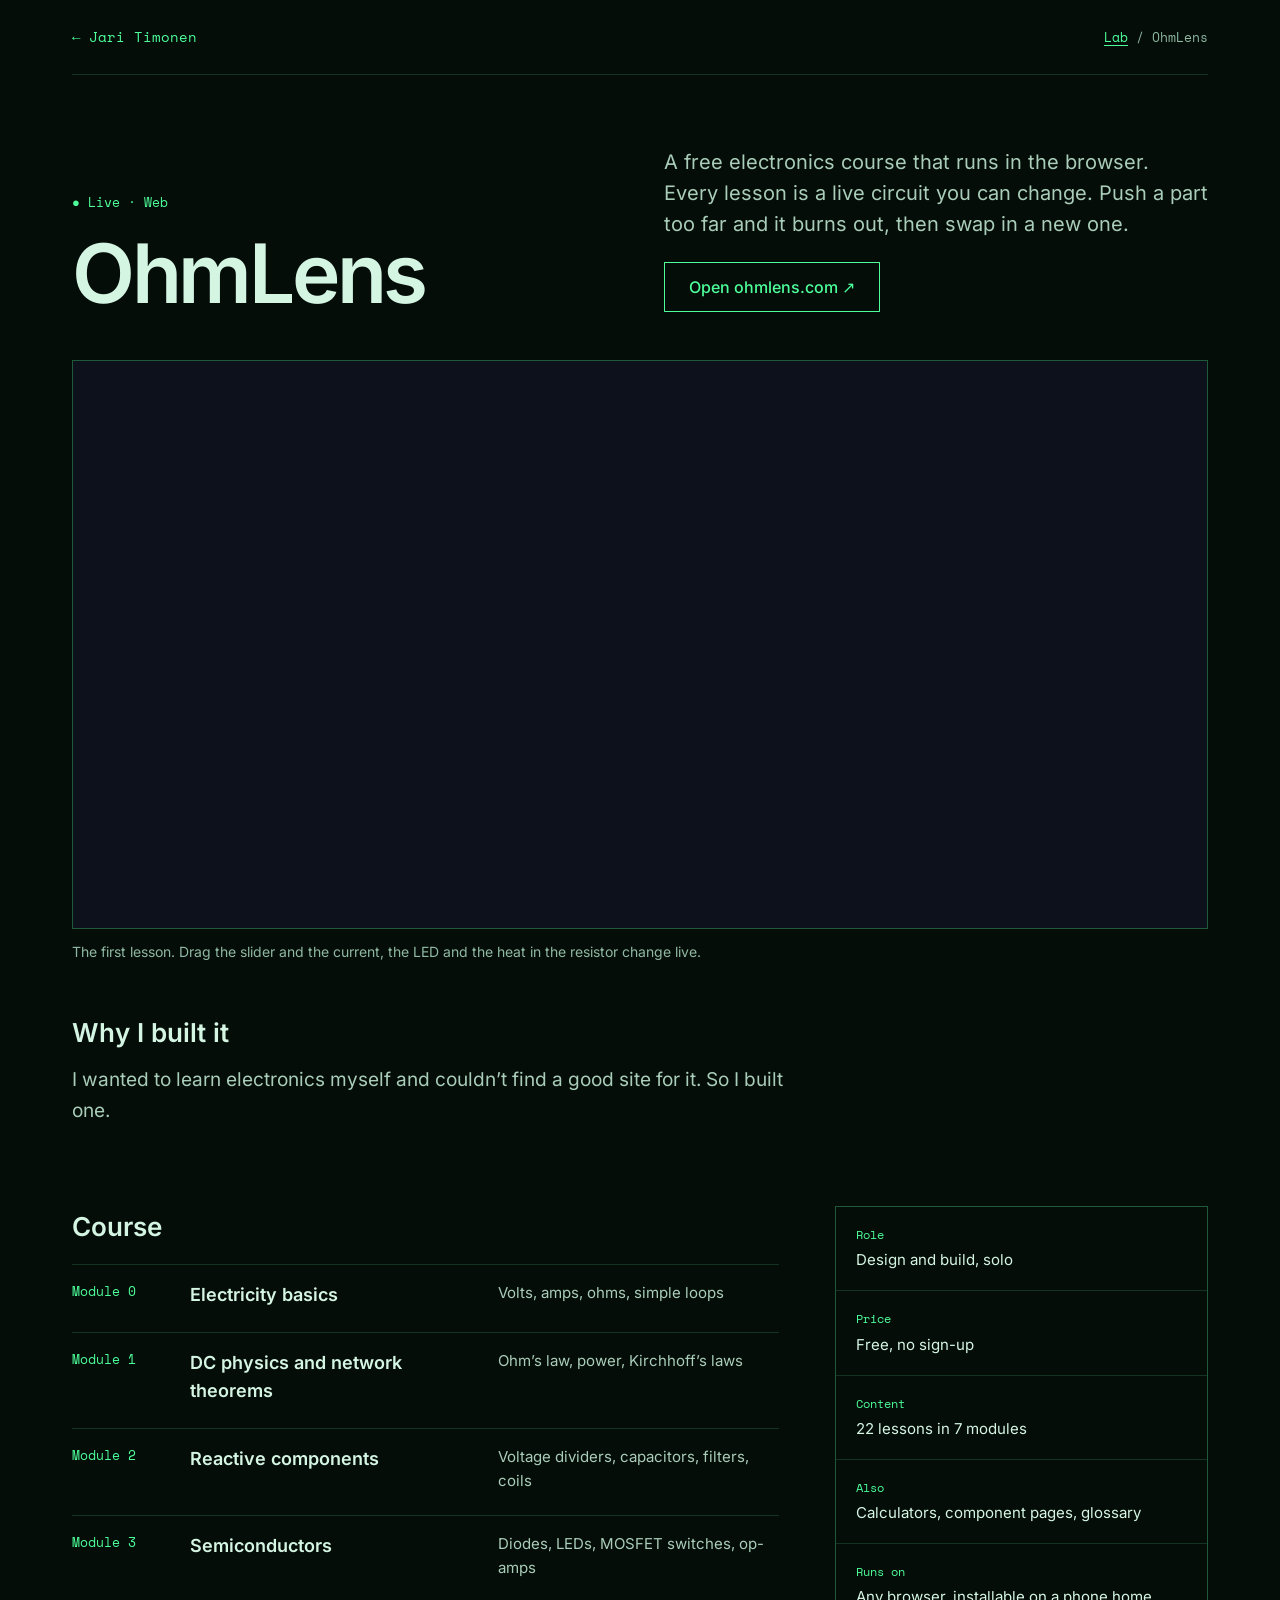
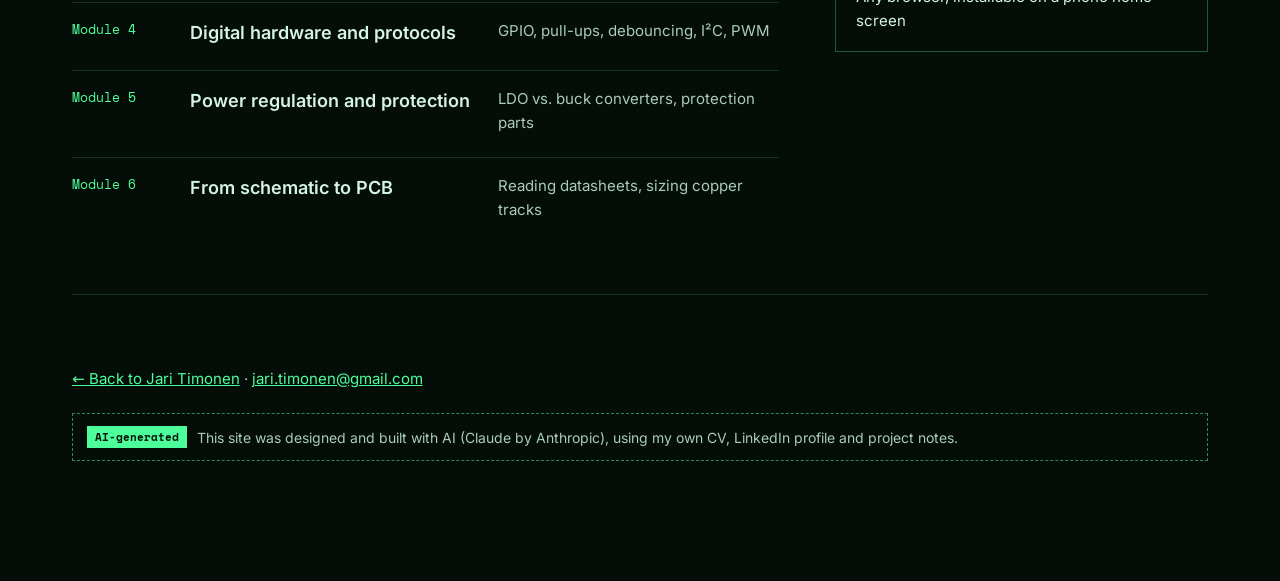
==== commit abc019b7: "Open external links and the CV in a new tab - All links to other sites (LinkedIn, GitHub, Twitter, G" ====
--- a/lab/ohmlens/index.html
+++ b/lab/ohmlens/index.html
@@ -97,7 +97,7 @@
 </div>
 <div style="display:flex;flex-direction:column;gap:22px">
 <p>A free electronics course that runs in the browser. Every lesson is a live circuit you can change. Push a part too far and it burns out, then swap in a new one.</p>
-<a class="btn btn-ghost" style="align-self:flex-start" href="https://ohmlens.com/">Open ohmlens.com ↗</a>
+<a class="btn btn-ghost" style="align-self:flex-start" href="https://ohmlens.com/" rel="noopener" target="_blank">Open ohmlens.com ↗</a>
 </div>
 </section>
 
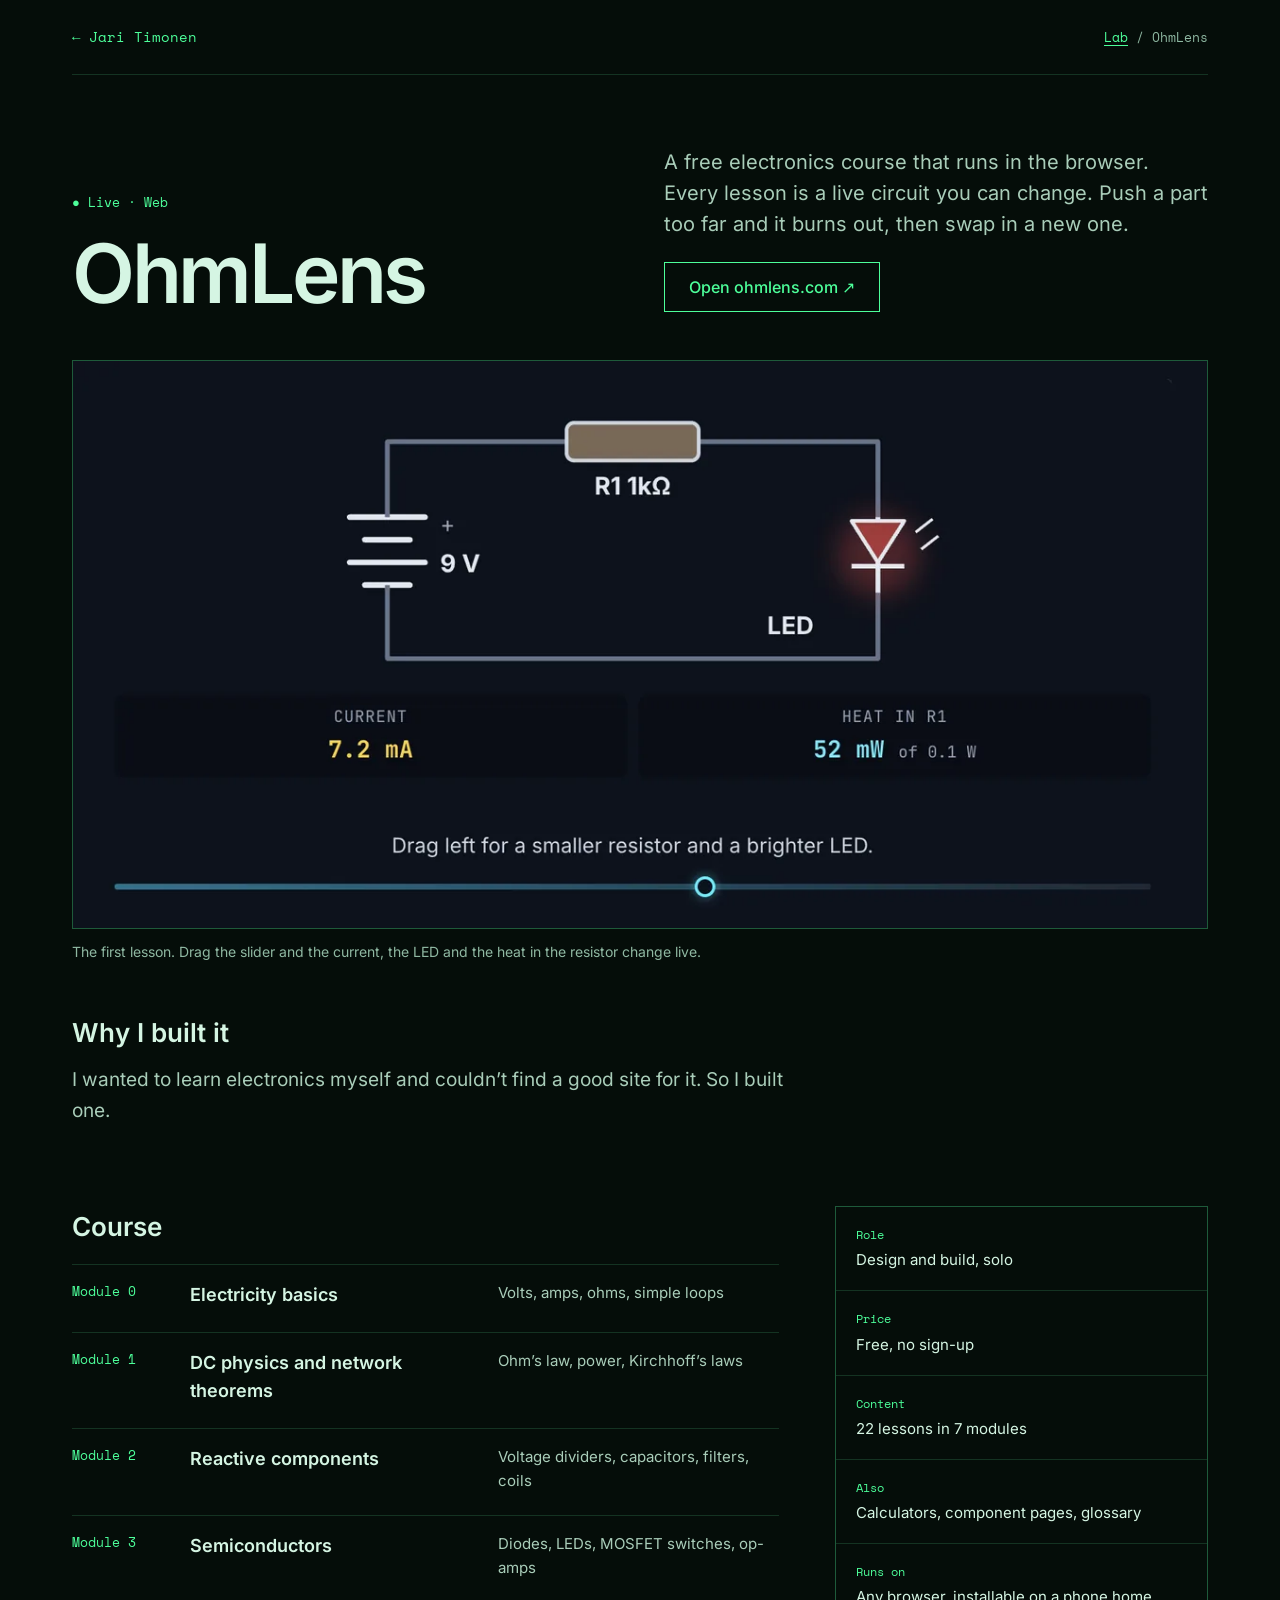
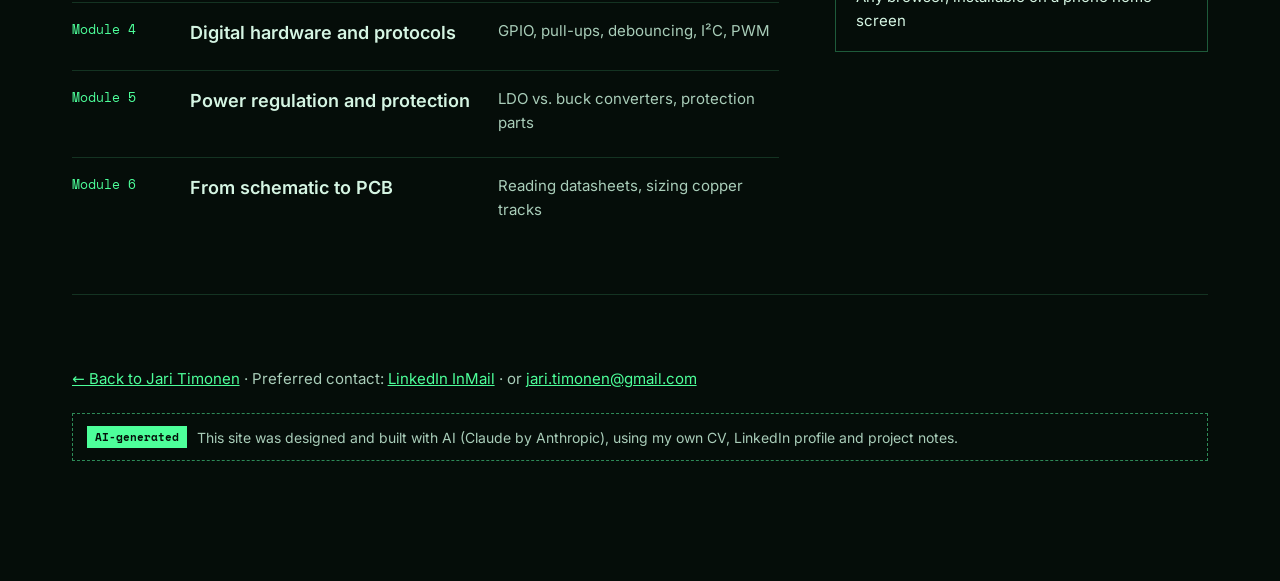
==== commit 013af094: "Add Solmu page, LinkedIn-first contact, deploy script - Add /lab/solmu/ summary page, share image, c" ====
--- a/lab/ohmlens/index.html
+++ b/lab/ohmlens/index.html
@@ -31,7 +31,6 @@
 <meta property="og:image:height" content="630">
 <meta property="og:image:alt" content="An OhmLens lesson with a live LED circuit, current and heat readings, and a slider">
 <meta name="twitter:card" content="summary_large_image">
-<meta name="twitter:creator" content="@jtimonen">
 <meta name="twitter:image" content="https://jaritimonen.com/lab/ohmlens/og-ohmlens.jpg">
 
 <script type="application/ld+json">
@@ -133,7 +132,7 @@
 
 <footer class="foot">
 <div class="body">
-<p class="sub"><a href="/">← Back to Jari Timonen</a> · <a href="mailto:jari.timonen@gmail.com">jari.timonen@gmail.com</a></p>
+<p class="sub"><a href="/">← Back to Jari Timonen</a> · Preferred contact: <a href="https://www.linkedin.com/in/jaritimonen" rel="me noopener" target="_blank">LinkedIn InMail</a> · or <a href="mailto:jari.timonen@gmail.com">jari.timonen@gmail.com</a></p>
 <p class="ai"><b>AI-generated</b>This site was designed and built with AI (Claude by Anthropic), using my own CV, LinkedIn profile and project notes.</p>
 </div>
 </footer>
--- a/assets/site.css
+++ b/assets/site.css
@@ -64,7 +64,7 @@
 .blip.flip{flex-direction:row-reverse;transform:translate(calc(-100% + 16px),-16px)}
 .blip .pip{position:relative;width:12px;height:12px;flex:0 0 auto}
 .blip .pip::before{content:"";position:absolute;inset:0;border-radius:50%;background:var(--accent);box-shadow:0 0 14px var(--accent);animation:blip 4s linear infinite;animation-delay:var(--d,0s)}
-.blip .pip::after{content:"";position:absolute;left:-9px;top:-9px;width:28px;height:28px;border:1px solid #B8FFD6;border-radius:50%;box-shadow:0 0 12px rgba(77,255,154,.7);opacity:0;transition:opacity .2s}
+.blip .pip::after{content:"";position:absolute;inset:-8px;border:1px solid #B8FFD6;border-radius:50%;box-shadow:0 0 12px rgba(77,255,154,.7);opacity:0;transition:opacity .2s}
 .blip[aria-selected="true"] .pip::after{opacity:1}
 .blip .lab{font-family:var(--mono);font-size:12px}
 .blip[aria-selected="true"] .lab,.blip:hover .lab{color:#fff}
